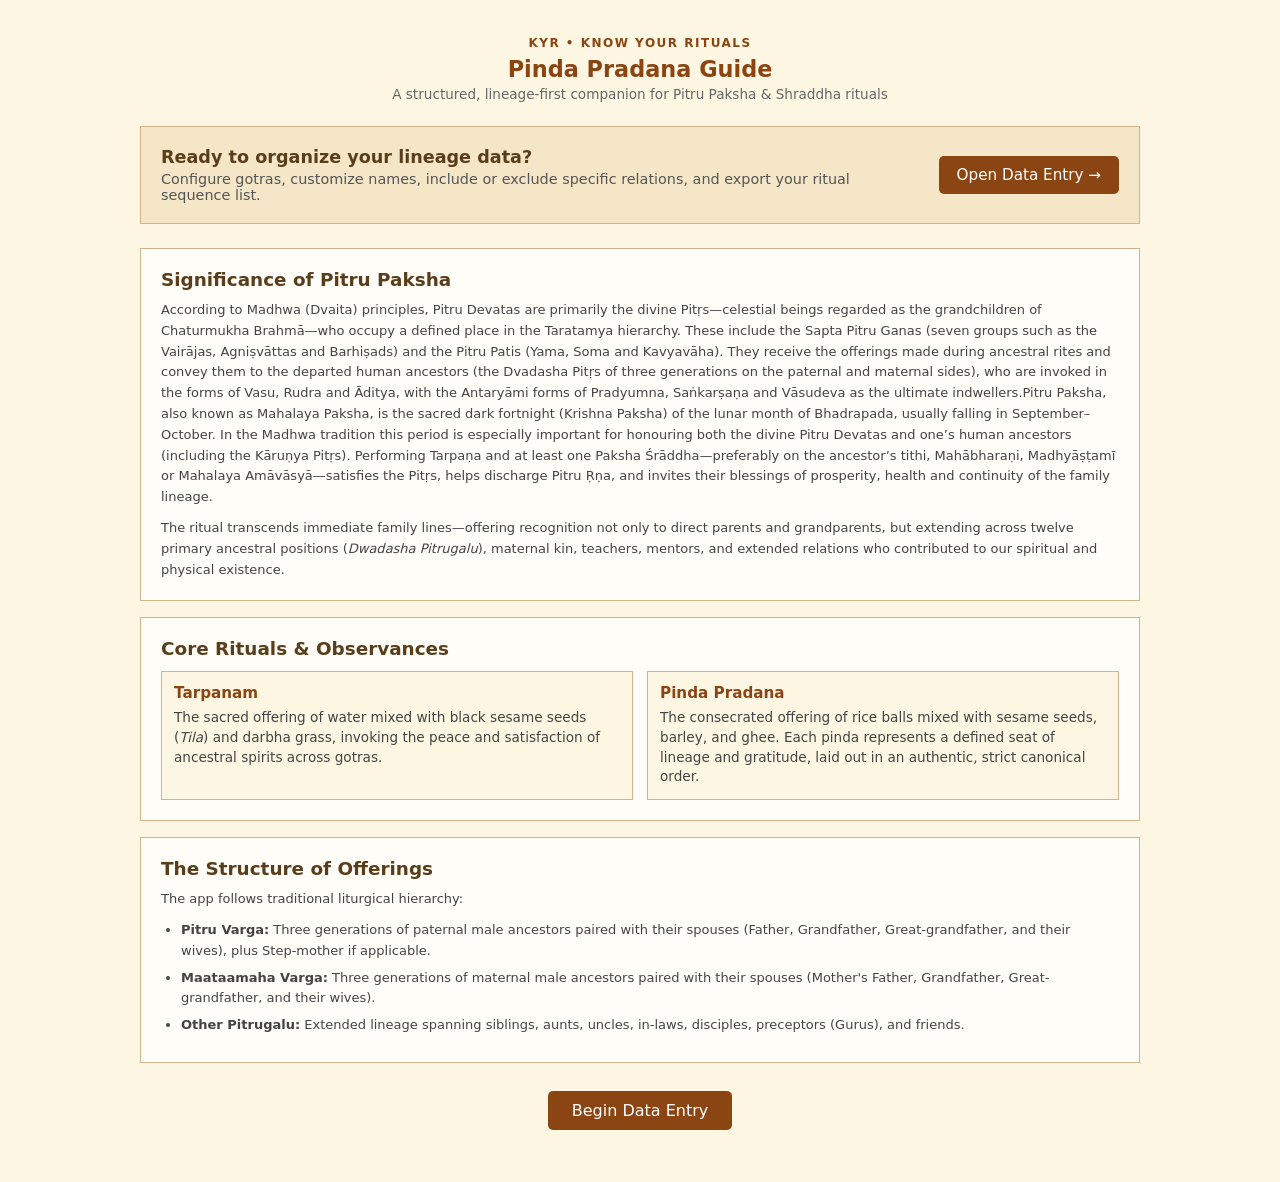
==== index.html @ b0b4f4f5 "Add project files." ====
﻿<!DOCTYPE html>
<html lang="en">
  <head>
    <meta charset="UTF-8">
      <meta name="viewport" content="width=device-width, initial-scale=1.0">
        <title>KYR - Know Your Rituals | Pinda Pradana</title>
        <link rel="stylesheet" href="styles.css">
</head>
  <body>
    <div class="container">
      <header class="home-header">
        <div class="brand-tag">KYR • KNOW YOUR RITUALS</div>
        <h1>Pinda Pradana Guide</h1>
        <p class="subtitle">A structured, lineage-first companion for Pitru Paksha & Shraddha rituals</p>
      </header>

      <div class="cta-banner">
        <div class="cta-text">
          <h3>Ready to organize your lineage data?</h3>
          <p>Configure gotras, customize names, include or exclude specific relations, and export your ritual sequence list.</p>
        </div>
        <button class="btn-primary cta-btn" onclick="window.location.href='data_entry.html'">
          Open Data Entry →
        </button>
      </div>

      <section class="info-card">
        <h2>Significance of Pitru Paksha</h2>
        <p>
          According to Madhwa (Dvaita) principles, Pitru Devatas are primarily the divine Pitṛs—celestial beings regarded as the grandchildren of Chaturmukha Brahmā—who occupy a defined place in the Taratamya hierarchy. These include the Sapta Pitru Ganas (seven groups such as the Vairājas, Agniṣvāttas and Barhiṣads) and the Pitru Patis (Yama, Soma and Kavyavāha). They receive the offerings made during ancestral rites and convey them to the departed human ancestors (the Dvadasha Pitṛs of three generations on the paternal and maternal sides), who are invoked in the forms of Vasu, Rudra and Āditya, with the Antaryāmi forms of Pradyumna, Saṅkarṣaṇa and Vāsudeva as the ultimate indwellers.Pitru Paksha, also known as Mahalaya Paksha, is the sacred dark fortnight (Krishna Paksha) of the lunar month of Bhadrapada, usually falling in September–October. In the Madhwa tradition this period is especially important for honouring both the divine Pitru Devatas and one’s human ancestors (including the Kāruṇya Pitṛs). Performing Tarpaṇa and at least one Paksha Śrāddha—preferably on the ancestor’s tithi, Mahābharaṇi, Madhyāṣṭamī or Mahalaya Amāvāsyā—satisfies the Pitṛs, helps discharge Pitru Ṛṇa, and invites their blessings of prosperity, health and continuity of the family lineage.
        </p>
        <p>
          The ritual transcends immediate family lines—offering recognition not only to direct parents and grandparents, but extending across twelve primary ancestral positions (<em>Dwadasha Pitrugalu</em>), maternal kin, teachers, mentors, and extended relations who contributed to our spiritual and physical existence.
        </p>
      </section>

      <section class="info-card">
        <h2>Core Rituals & Observances</h2>
        <div class="ritual-grid">
          <div class="ritual-item">
            <h4>Tarpanam</h4>
            <p>
              The sacred offering of water mixed with black sesame seeds (<em>Tila</em>) and darbha grass, invoking the peace and satisfaction of ancestral spirits across gotras.
            </p>
          </div>
          <div class="ritual-item">
            <h4>Pinda Pradana</h4>
            <p>The consecrated offering of rice balls mixed with sesame seeds, barley, and ghee. Each pinda represents a defined seat of lineage and gratitude, laid out in an authentic, strict canonical order.</p>
          </div>
        </div>
      </section>

      <section class="info-card">
        <h2>The Structure of Offerings</h2>
        <p>The app follows traditional liturgical hierarchy:</p>
        <ul class="lineage-list">
          <li>
            <strong>Pitru Varga:</strong> Three generations of paternal male ancestors paired with their spouses (Father, Grandfather, Great-grandfather, and their wives), plus Step-mother if applicable.
          </li>
          <li>
            <strong>Maataamaha Varga:</strong> Three generations of maternal male ancestors paired with their spouses (Mother's Father, Grandfather, Great-grandfather, and their wives).
          </li>
          <li>
            <strong>Other Pitrugalu:</strong> Extended lineage spanning siblings, aunts, uncles, in-laws, disciples, preceptors (Gurus), and friends.
          </li>
        </ul>
      </section>

      <div class="bottom-action">
        <button class="btn-primary" onclick="window.location.href='data_entry.html'">
          Begin Data Entry
        </button>
      </div>
    </div>
  </body>
</html>
---- styles.css ----
﻿:root {
  --primary: #8B4513;
  --bg: #fdf6e3;
  --card: #fffdf8;
  --border: #d2b48c;
  --group-bg: #f5e6c8;
  --subgroup-bg: #f9f1e0;
}

* {
  box-sizing: border-box;
  margin: 0;
  padding: 0;
  font-family: system-ui, -apple-system, sans-serif;
}

body {
  background: var(--bg);
  padding: 12px;
  font-size: 13px;
  color: #333;
}

.container {
  max-width: 1000px;
  margin: 0 auto;
}

header {
  text-align: center;
  margin-bottom: 16px;
}

h1 {
  color: var(--primary);
  font-size: 1.4rem;
  margin-bottom: 4px;
}

.subtitle {
  color: #666;
  font-size: 0.85rem;
}

.controls {
  display: flex;
  gap: 8px;
  justify-content: center;
  flex-wrap: wrap;
  margin-bottom: 18px;
}

button {
  padding: 7px 14px;
  border: none;
  border-radius: 5px;
  cursor: pointer;
  font-size: 0.85rem;
  font-weight: 500;
}

.btn-primary {
  background: var(--primary);
  color: white;
}
.btn-primary:hover { background: #6d3610; }

.btn-secondary {
  background: #e8d5b5;
  color: #333;
}
.btn-secondary:hover { background: #d4c09a; }

/* Group Header */
.group-header {
  background: var(--group-bg);
  border: 1px solid var(--border);
  border-radius: 6px;
  padding: 10px 14px;
  margin: 20px 0 8px 0;
  display: flex;
  justify-content: space-between;
  align-items: center;
  gap: 16px;
  flex-wrap: wrap;
}

.group-title {
  font-weight: 600;
  font-size: 0.95rem;
  color: #5a3e1b;
}

.group-gotra {
  display: flex;
  align-items: center;
  gap: 8px;
  flex-wrap: wrap;
}

.group-gotra label {
  font-size: 0.85rem;
  font-weight: 500;
  white-space: nowrap;
}

.group-gotra input {
  padding: 5px 10px;
  border: 1px solid #bbb;
  border-radius: 4px;
  width: 150px;
  font-size: 0.9rem;
}

/* Sub-group title */
.subgroup-title {
  background: var(--subgroup-bg);
  border: 1px solid var(--border);
  border-radius: 5px;
  padding: 6px 12px;
  margin: 12px 0 6px 0;
  font-size: 0.85rem;
  font-weight: 500;
  color: #5a3e1b;
}

/* ===== Pair / Row ===== */
.pair {
  display: grid;
  grid-template-columns: 1fr 1fr;
  gap: 8px;
  margin-bottom: 6px;
}

.pair.single {
  grid-template-columns: 1fr 1fr; /* still two columns so single stays on left */
}

.pair.full-width {
  grid-template-columns: 1fr; /* for 22+ */
}

/* Person card */
.person {
  background: var(--card);
  border: 1px solid var(--border);
  border-radius: 6px;
  padding: 8px 10px;
  display: grid;
  grid-template-columns: 32px 1fr minmax(110px, 1.1fr) auto;
  gap: 8px;
  align-items: center;
}

.person.has-gotra {
  grid-template-columns: 32px 1.2fr 1fr 1fr auto;
}

.order {
  background: var(--primary);
  color: white;
  width: 26px;
  height: 26px;
  border-radius: 50%;
  display: flex;
  align-items: center;
  justify-content: center;
  font-size: 0.75rem;
  font-weight: 600;
  flex-shrink: 0;
}

.names {
  line-height: 1.3;
  min-width: 0;
}

.names .k {
  font-weight: 600;
  font-size: 0.9rem;
}

.names .s {
  font-size: 0.75rem;
  color: #555;
}

input[type="text"] {
  width: 100%;
  padding: 5px 8px;
  border: 1px solid #ccc;
  border-radius: 4px;
  font-size: 0.85rem;
}

input[type="text"]:focus {
  outline: none;
  border-color: var(--primary);
  box-shadow: 0 0 0 2px rgba(139, 69, 19, 0.12);
}

.inc {
  width: 16px;
  height: 16px;
  accent-color: var(--primary);
  cursor: pointer;
  flex-shrink: 0;
}

.gotra-field {
  display: flex;
  flex-direction: column;
  gap: 2px;
}

.gotra-field label {
  font-size: 0.7rem;
  color: #666;
}

.status {
  text-align: center;
  margin-top: 16px;
  padding: 8px;
  border-radius: 5px;
  display: none;
  font-weight: 500;
}

.status.success {
  background: #d4edda;
  color: #155724;
  display: block;
}

.status.error {
  background: #f8d7da;
  color: #721c24;
  display: block;
}

/* ===== Mobile ===== */
@media (max-width: 720px) {
  .pair,
  .pair.single,
  .pair.full-width {
    grid-template-columns: 1fr;
  }

  .person,
  .person.has-gotra {
    grid-template-columns: 32px 1fr;
    gap: 6px 10px;
    position: relative;
    padding-right: 40px;
  }

  .person .name-input,
  .person .gotra-field {
    grid-column: 1 / -1;
  }

  .person .inc {
    position: absolute;
    right: 12px;
    top: 12px;
  }

  .group-header {
    flex-direction: column;
    align-items: flex-start;
  }

  .group-gotra input {
    width: 100%;
  }
}

/* ===== Table for Other Pitrugalu ===== */
.other-table {
  width: 100%;
  border-collapse: collapse;
  margin-top: 8px;
  background: var(--card);
  border: 1px solid var(--border);
  border-radius: 6px;
  overflow: hidden;
  font-size: 0.9rem;
}

.other-table th {
  background: var(--group-bg);
  color: #5a3e1b;
  font-weight: 600;
  padding: 10px 12px;
  text-align: left;
  border-bottom: 1px solid var(--border);
}

.other-table td {
  padding: 8px 12px;
  border-bottom: 1px solid #eee;
  vertical-align: middle;
}

.other-table tr:last-child td {
  border-bottom: none;
}

.other-table .order-badge {
  background: var(--primary);
  color: white;
  font-size: 0.75rem;
  font-weight: 600;
  padding: 2px 8px;
  border-radius: 12px;
  display: inline-block;
  min-width: 32px;
  text-align: center;
}

.other-table input[type="text"] {
  width: 100%;
  padding: 6px 8px;
  border: 1px solid #ccc;
  border-radius: 4px;
  font-size: 0.85rem;
}

.other-table .btn-add {
  background: #e8d5b5;
  border: none;
  padding: 5px 10px;
  border-radius: 4px;
  font-size: 0.8rem;
  cursor: pointer;
  white-space: nowrap;
}

.other-table .btn-add:hover {
  background: #d4c09a;
}

.other-table .inc {
  width: 16px;
  height: 16px;
  accent-color: var(--primary);
}

@media (max-width: 700px) {
  .other-table {
    display: block;
    overflow-x: auto;
  }
}
/* Table Layout Utility Classes */
.col-order {
  width: 80px;
}

.col-gotra {
  width: 150px;
}

.col-name {
  width: 180px;
}

.col-include {
  width: 70px;
}

.text-muted {
  color: #555;
}

.text-center {
  text-align: center;
}
.total-badge {
  background: #5a3e1b;
  color: white;
  padding: 7px 14px;
  border-radius: 5px;
  font-weight: 600;
  font-size: 0.9rem;
  display: flex;
  align-items: center;
  margin-left: auto; /* Pushes it to the right side if there's space */
}

@media (max-width: 720px) {
  .total-badge {
    margin-left: 0;
    width: 100%;
    justify-content: center;
  }
}
/* ===== Sequence Carousel ===== */
.nav-link {
  display: inline-block;
  margin-bottom: 20px;
  color: var(--primary);
  text-decoration: none;
  font-weight: 500;
}
.nav-link:hover {
  text-decoration: underline;
}

.carousel-progress {
  text-align: center;
  font-weight: 600;
  margin-bottom: 12px;
  color: #666;
}

.carousel-card {
  background: var(--card);
  border: 1px solid var(--border);
  padding: 24px 20px; /* Reduced padding for a tighter fit */
  text-align: center;
  margin: 0 auto 24px auto; /* Centers the box automatically */
  max-width: 420px; /* Restricts the box width to wrap tightly around the content */
}

.card-order {
  background: var(--primary);
  color: white;
  display: inline-block;
  padding: 4px 12px;
  font-weight: 600;
  font-size: 0.9rem;
  margin-bottom: 16px;
}

.card-relation h2 {
  font-size: 1.8rem;
  color: #5a3e1b;
  margin-bottom: 4px;
}

.card-english {
  font-size: 1rem;
  color: #555;
  margin-bottom: 24px;
}

.card-details {
  display: grid;
  gap: 12px;
  max-width: 340px;
  margin: 0 auto;
  text-align: left;
  background: var(--bg);
  padding: 16px;
  border: 1px solid var(--border);
}

.detail-row {
  display: flex;
  justify-content: space-between;
  align-items: center;
  border-bottom: 1px solid #e0d8c3;
  padding-bottom: 8px;
}
.detail-row:last-child {
  border-bottom: none;
  padding-bottom: 0;
}

.detail-label {
  font-size: 0.9rem;
  color: #666;
}

.detail-value {
  font-weight: 600;
  font-size: 1.15rem;
  color: #333;
}

/* ===== Carousel Navigation Buttons ===== */
.carousel-controls {
  display: flex;
  gap: 16px;
  justify-content: center;
}

.carousel-controls button {
  padding: 12px 32px;
  font-size: 1.05rem;
  display: flex;
  align-items: center;
  gap: 8px; /* Spacing between the arrow and the text */
  border-radius: 0; /* Strictly flat corners */
  box-shadow: none; /* No physical shadows */
}

.carousel-controls button:disabled {
  background: #d8cbb8;
  color: #8b8070;
  cursor: not-allowed;
}

/* ===== Landing Page (index.html) ===== */
.home-header {
  margin: 24px 0;
  text-align: center;
}

.brand-tag {
  font-size: 0.75rem;
  letter-spacing: 1.5px;
  color: var(--primary);
  font-weight: 700;
  margin-bottom: 6px;
}

.cta-banner {
  background: var(--group-bg);
  border: 1px solid var(--border);
  padding: 20px;
  display: flex;
  justify-content: space-between;
  align-items: center;
  gap: 16px;
  margin-bottom: 24px;
}

.cta-text h3 {
  color: #5a3e1b;
  margin-bottom: 4px;
  font-size: 1.1rem;
}

.cta-text p {
  color: #555;
  font-size: 0.9rem;
  margin: 0;
}

.cta-btn {
  white-space: nowrap;
  padding: 10px 18px;
  font-size: 0.95rem;
}

.info-card {
  background: var(--card);
  border: 1px solid var(--border);
  padding: 20px;
  margin-bottom: 16px;
}

.info-card h2 {
  font-size: 1.15rem;
  color: #5a3e1b;
  margin-bottom: 10px;
}

.info-card p {
  line-height: 1.6;
  color: #444;
  margin-bottom: 10px;
}

.info-card p:last-child {
  margin-bottom: 0;
}

.ritual-grid {
  display: grid;
  grid-template-columns: 1fr 1fr;
  gap: 14px;
  margin-top: 12px;
}

.ritual-item {
  background: var(--bg);
  border: 1px solid var(--border);
  padding: 12px;
}

.ritual-item h4 {
  color: var(--primary);
  margin-bottom: 6px;
  font-size: 0.95rem;
}

.ritual-item p {
  font-size: 0.85rem;
  line-height: 1.45;
  margin: 0;
}

.lineage-list {
  padding-left: 20px;
  line-height: 1.6;
  color: #444;
}

.lineage-list li {
  margin-bottom: 6px;
}

.bottom-action {
  text-align: center;
  margin: 28px 0 40px 0;
}

.bottom-action button {
  padding: 10px 24px;
  font-size: 1rem;
}

@media (max-width: 720px) {
  .cta-banner {
    flex-direction: column;
    align-items: flex-start;
  }
  
  .ritual-grid {
    grid-template-columns: 1fr;
  }
}
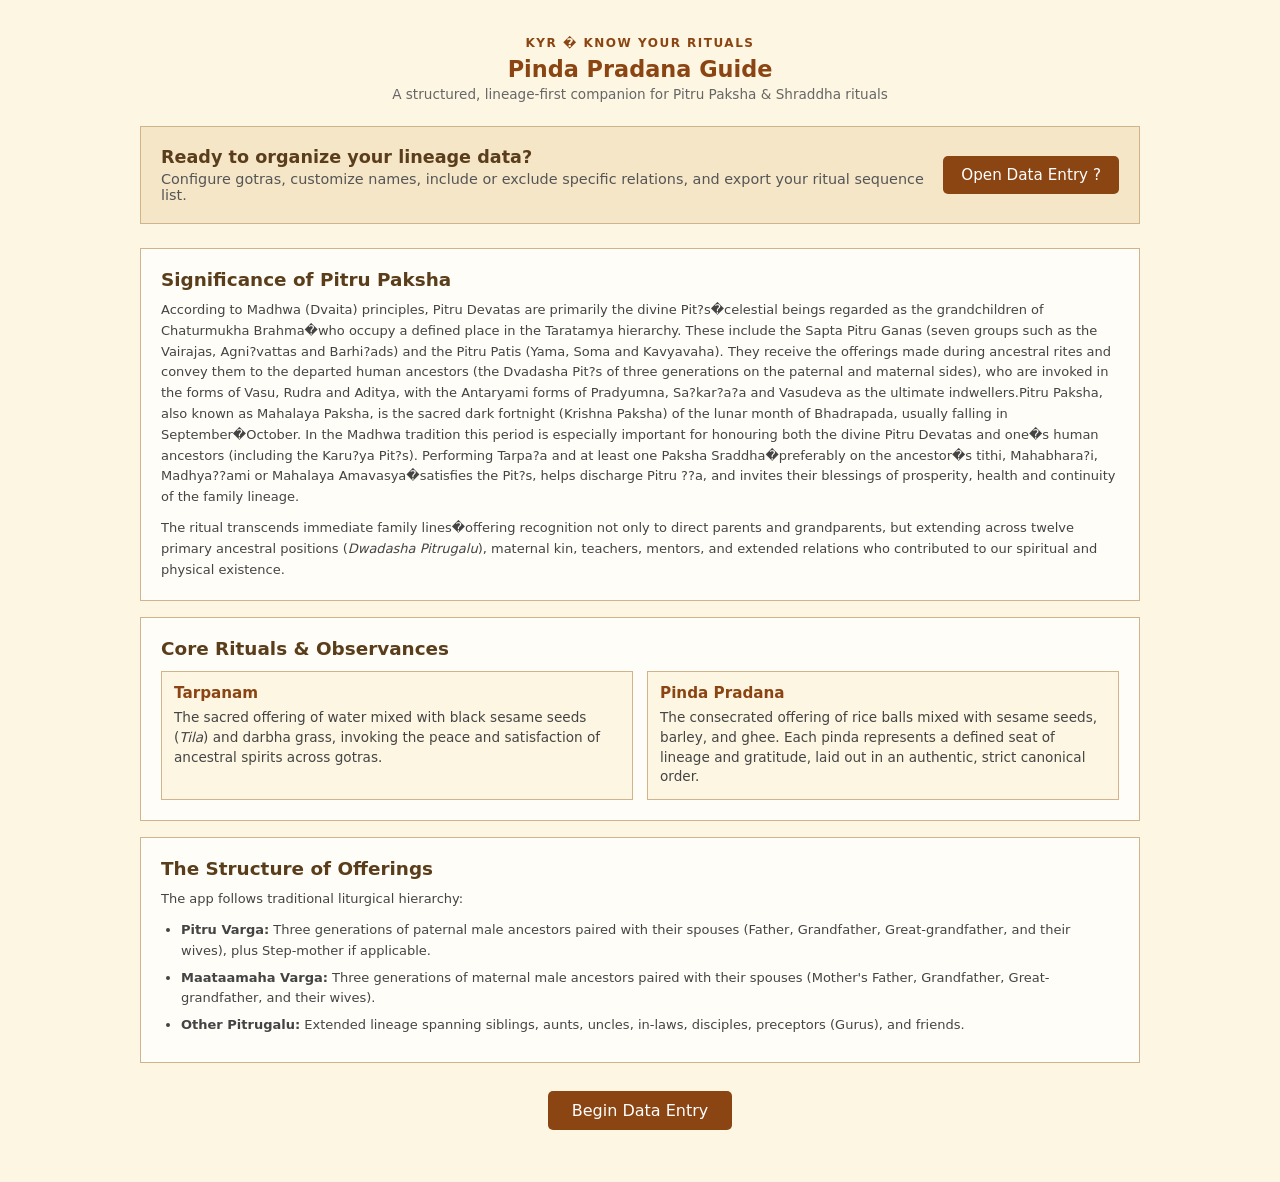
==== commit cdeb8906: "More UX imporvements, version added" ====
--- a/index.html
+++ b/index.html
@@ -1,15 +1,15 @@
-﻿<!DOCTYPE html>
+<!DOCTYPE html>
 <html lang="en">
   <head>
     <meta charset="UTF-8">
       <meta name="viewport" content="width=device-width, initial-scale=1.0">
         <title>KYR - Know Your Rituals | Pinda Pradana</title>
-        <link rel="stylesheet" href="styles.css">
+        <link rel="stylesheet" href="styles.css?v=1.1">
 </head>
   <body>
     <div class="container">
       <header class="home-header">
-        <div class="brand-tag">KYR • KNOW YOUR RITUALS</div>
+        <div class="brand-tag">KYR � KNOW YOUR RITUALS</div>
         <h1>Pinda Pradana Guide</h1>
         <p class="subtitle">A structured, lineage-first companion for Pitru Paksha & Shraddha rituals</p>
       </header>
@@ -20,17 +20,17 @@
           <p>Configure gotras, customize names, include or exclude specific relations, and export your ritual sequence list.</p>
         </div>
         <button class="btn-primary cta-btn" onclick="window.location.href='data_entry.html'">
-          Open Data Entry →
+          Open Data Entry ?
         </button>
       </div>
 
       <section class="info-card">
         <h2>Significance of Pitru Paksha</h2>
         <p>
-          According to Madhwa (Dvaita) principles, Pitru Devatas are primarily the divine Pitṛs—celestial beings regarded as the grandchildren of Chaturmukha Brahmā—who occupy a defined place in the Taratamya hierarchy. These include the Sapta Pitru Ganas (seven groups such as the Vairājas, Agniṣvāttas and Barhiṣads) and the Pitru Patis (Yama, Soma and Kavyavāha). They receive the offerings made during ancestral rites and convey them to the departed human ancestors (the Dvadasha Pitṛs of three generations on the paternal and maternal sides), who are invoked in the forms of Vasu, Rudra and Āditya, with the Antaryāmi forms of Pradyumna, Saṅkarṣaṇa and Vāsudeva as the ultimate indwellers.Pitru Paksha, also known as Mahalaya Paksha, is the sacred dark fortnight (Krishna Paksha) of the lunar month of Bhadrapada, usually falling in September–October. In the Madhwa tradition this period is especially important for honouring both the divine Pitru Devatas and one’s human ancestors (including the Kāruṇya Pitṛs). Performing Tarpaṇa and at least one Paksha Śrāddha—preferably on the ancestor’s tithi, Mahābharaṇi, Madhyāṣṭamī or Mahalaya Amāvāsyā—satisfies the Pitṛs, helps discharge Pitru Ṛṇa, and invites their blessings of prosperity, health and continuity of the family lineage.
+          According to Madhwa (Dvaita) principles, Pitru Devatas are primarily the divine Pit?s�celestial beings regarded as the grandchildren of Chaturmukha Brahma�who occupy a defined place in the Taratamya hierarchy. These include the Sapta Pitru Ganas (seven groups such as the Vairajas, Agni?vattas and Barhi?ads) and the Pitru Patis (Yama, Soma and Kavyavaha). They receive the offerings made during ancestral rites and convey them to the departed human ancestors (the Dvadasha Pit?s of three generations on the paternal and maternal sides), who are invoked in the forms of Vasu, Rudra and Aditya, with the Antaryami forms of Pradyumna, Sa?kar?a?a and Vasudeva as the ultimate indwellers.Pitru Paksha, also known as Mahalaya Paksha, is the sacred dark fortnight (Krishna Paksha) of the lunar month of Bhadrapada, usually falling in September�October. In the Madhwa tradition this period is especially important for honouring both the divine Pitru Devatas and one�s human ancestors (including the Karu?ya Pit?s). Performing Tarpa?a and at least one Paksha Sraddha�preferably on the ancestor�s tithi, Mahabhara?i, Madhya??ami or Mahalaya Amavasya�satisfies the Pit?s, helps discharge Pitru ??a, and invites their blessings of prosperity, health and continuity of the family lineage.
         </p>
         <p>
-          The ritual transcends immediate family lines—offering recognition not only to direct parents and grandparents, but extending across twelve primary ancestral positions (<em>Dwadasha Pitrugalu</em>), maternal kin, teachers, mentors, and extended relations who contributed to our spiritual and physical existence.
+          The ritual transcends immediate family lines�offering recognition not only to direct parents and grandparents, but extending across twelve primary ancestral positions (<em>Dwadasha Pitrugalu</em>), maternal kin, teachers, mentors, and extended relations who contributed to our spiritual and physical existence.
         </p>
       </section>
 
@@ -73,4 +73,4 @@
       </div>
     </div>
   </body>
-</html>+</html>
--- a/styles.css
+++ b/styles.css
@@ -1,4 +1,4 @@
-﻿:root {
+:root {
   --primary: #8B4513;
   --bg: #fdf6e3;
   --card: #fffdf8;
@@ -321,6 +321,7 @@
 
 .other-table input[type="text"] {
   width: 100%;
+  min-width: 90px;
   padding: 6px 8px;
   border: 1px solid #ccc;
   border-radius: 4px;
@@ -341,33 +342,144 @@
   background: #d4c09a;
 }
 
+.other-table .action-buttons {
+  display: flex;
+  gap: 8px;
+  flex-wrap: wrap;
+}
+
+.other-table .btn-remove {
+  background: #f8d7da;
+  color: #721c24;
+  border: none;
+  padding: 5px 10px;
+  border-radius: 4px;
+  font-size: 0.8rem;
+  cursor: pointer;
+  white-space: nowrap;
+}
+
+.other-table .btn-remove:hover {
+  background: #f1b0b7;
+}
+
 .other-table .inc {
   width: 16px;
   height: 16px;
   accent-color: var(--primary);
 }
 
+.table-responsive {
+  width: 100%;
+  overflow-x: auto;
+  -webkit-overflow-scrolling: touch;
+}
+
 @media (max-width: 700px) {
+  .table-responsive {
+    overflow-x: visible; /* Disable horizontal scroll wrapper on mobile */
+  }
+  
   .other-table {
+    min-width: 100%;
+    border: none;
+    background: transparent;
+  }
+  
+  .other-table thead {
+    display: none; /* Hide headers */
+  }
+  
+  .other-table, .other-table tbody, .other-table tr, .other-table td {
     display: block;
-    overflow-x: auto;
+    width: 100%;
+  }
+  
+  .other-table tr {
+    background: var(--card);
+    border: 1px solid var(--border);
+    border-radius: 8px;
+    margin-bottom: 16px;
+    padding: 12px;
+    position: relative;
+    box-shadow: 0 2px 4px rgba(0,0,0,0.02);
+  }
+  
+  .other-table td {
+    border-bottom: none;
+    padding: 6px 0;
+    display: flex;
+    align-items: center;
+  }
+  
+  /* Order Badge (Absolute Positioned) */
+  .other-table td:nth-child(1) {
+    position: absolute;
+    top: 16px;
+    left: 12px;
+    padding: 0;
+    width: auto;
+  }
+  
+  /* Relation Name (Indented next to Order Badge) */
+  .other-table td:nth-child(2) {
+    display: block;
+    padding-left: 45px;
+    min-height: 40px;
+    margin-bottom: 8px;
+  }
+  
+  /* Inline Labels for Inputs */
+  .other-table td:nth-child(3)::before {
+    content: "Gotra:";
+    font-weight: 600;
+    width: 80px;
+    flex-shrink: 0;
+    color: #555;
+    font-size: 0.85rem;
+  }
+  
+  .other-table td:nth-child(4)::before {
+    content: "Name:";
+    font-weight: 600;
+    width: 80px;
+    flex-shrink: 0;
+    color: #555;
+    font-size: 0.85rem;
+  }
+  
+  .other-table td:nth-child(5)::before {
+    content: "Include:";
+    font-weight: 600;
+    width: 80px;
+    flex-shrink: 0;
+    color: #555;
+    font-size: 0.85rem;
+  }
+  
+  /* Action Button Row */
+  .other-table td:nth-child(6) {
+    justify-content: flex-end;
+    margin-top: 10px;
+    padding-top: 12px;
+    border-top: 1px solid #eee;
   }
 }
 /* Table Layout Utility Classes */
 .col-order {
-  width: 80px;
+  min-width: 60px;
 }
 
 .col-gotra {
-  width: 150px;
+  min-width: 100px;
 }
 
 .col-name {
-  width: 180px;
+  min-width: 120px;
 }
 
 .col-include {
-  width: 70px;
+  min-width: 60px;
 }
 
 .text-muted {
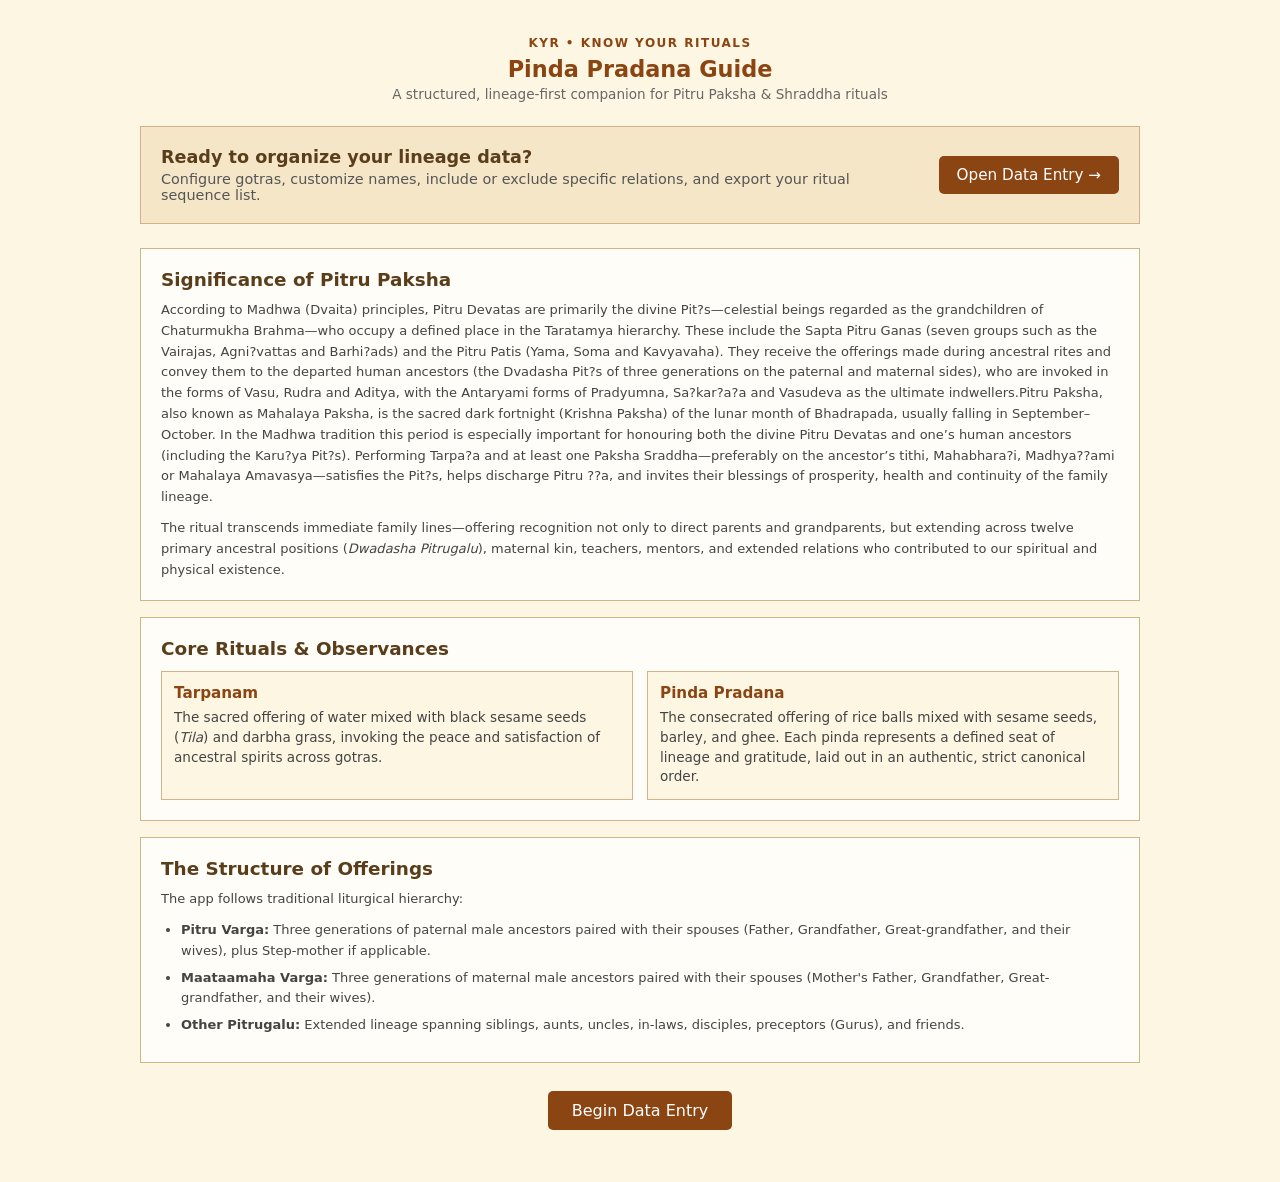
==== commit f2275a93: "Fixed encoding errors" ====
--- a/index.html
+++ b/index.html
@@ -1,4 +1,4 @@
-<!DOCTYPE html>
+﻿<!DOCTYPE html>
 <html lang="en">
   <head>
     <meta charset="UTF-8">
@@ -9,7 +9,7 @@
   <body>
     <div class="container">
       <header class="home-header">
-        <div class="brand-tag">KYR � KNOW YOUR RITUALS</div>
+        <div class="brand-tag">KYR • KNOW YOUR RITUALS</div>
         <h1>Pinda Pradana Guide</h1>
         <p class="subtitle">A structured, lineage-first companion for Pitru Paksha & Shraddha rituals</p>
       </header>
@@ -20,17 +20,17 @@
           <p>Configure gotras, customize names, include or exclude specific relations, and export your ritual sequence list.</p>
         </div>
         <button class="btn-primary cta-btn" onclick="window.location.href='data_entry.html'">
-          Open Data Entry ?
+          Open Data Entry &rarr;
         </button>
       </div>
 
       <section class="info-card">
         <h2>Significance of Pitru Paksha</h2>
         <p>
-          According to Madhwa (Dvaita) principles, Pitru Devatas are primarily the divine Pit?s�celestial beings regarded as the grandchildren of Chaturmukha Brahma�who occupy a defined place in the Taratamya hierarchy. These include the Sapta Pitru Ganas (seven groups such as the Vairajas, Agni?vattas and Barhi?ads) and the Pitru Patis (Yama, Soma and Kavyavaha). They receive the offerings made during ancestral rites and convey them to the departed human ancestors (the Dvadasha Pit?s of three generations on the paternal and maternal sides), who are invoked in the forms of Vasu, Rudra and Aditya, with the Antaryami forms of Pradyumna, Sa?kar?a?a and Vasudeva as the ultimate indwellers.Pitru Paksha, also known as Mahalaya Paksha, is the sacred dark fortnight (Krishna Paksha) of the lunar month of Bhadrapada, usually falling in September�October. In the Madhwa tradition this period is especially important for honouring both the divine Pitru Devatas and one�s human ancestors (including the Karu?ya Pit?s). Performing Tarpa?a and at least one Paksha Sraddha�preferably on the ancestor�s tithi, Mahabhara?i, Madhya??ami or Mahalaya Amavasya�satisfies the Pit?s, helps discharge Pitru ??a, and invites their blessings of prosperity, health and continuity of the family lineage.
+          According to Madhwa (Dvaita) principles, Pitru Devatas are primarily the divine Pit?s—celestial beings regarded as the grandchildren of Chaturmukha Brahma—who occupy a defined place in the Taratamya hierarchy. These include the Sapta Pitru Ganas (seven groups such as the Vairajas, Agni?vattas and Barhi?ads) and the Pitru Patis (Yama, Soma and Kavyavaha). They receive the offerings made during ancestral rites and convey them to the departed human ancestors (the Dvadasha Pit?s of three generations on the paternal and maternal sides), who are invoked in the forms of Vasu, Rudra and Aditya, with the Antaryami forms of Pradyumna, Sa?kar?a?a and Vasudeva as the ultimate indwellers.Pitru Paksha, also known as Mahalaya Paksha, is the sacred dark fortnight (Krishna Paksha) of the lunar month of Bhadrapada, usually falling in September–October. In the Madhwa tradition this period is especially important for honouring both the divine Pitru Devatas and one’s human ancestors (including the Karu?ya Pit?s). Performing Tarpa?a and at least one Paksha Sraddha—preferably on the ancestor’s tithi, Mahabhara?i, Madhya??ami or Mahalaya Amavasya—satisfies the Pit?s, helps discharge Pitru ??a, and invites their blessings of prosperity, health and continuity of the family lineage.
         </p>
         <p>
-          The ritual transcends immediate family lines�offering recognition not only to direct parents and grandparents, but extending across twelve primary ancestral positions (<em>Dwadasha Pitrugalu</em>), maternal kin, teachers, mentors, and extended relations who contributed to our spiritual and physical existence.
+          The ritual transcends immediate family lines—offering recognition not only to direct parents and grandparents, but extending across twelve primary ancestral positions (<em>Dwadasha Pitrugalu</em>), maternal kin, teachers, mentors, and extended relations who contributed to our spiritual and physical existence.
         </p>
       </section>
 
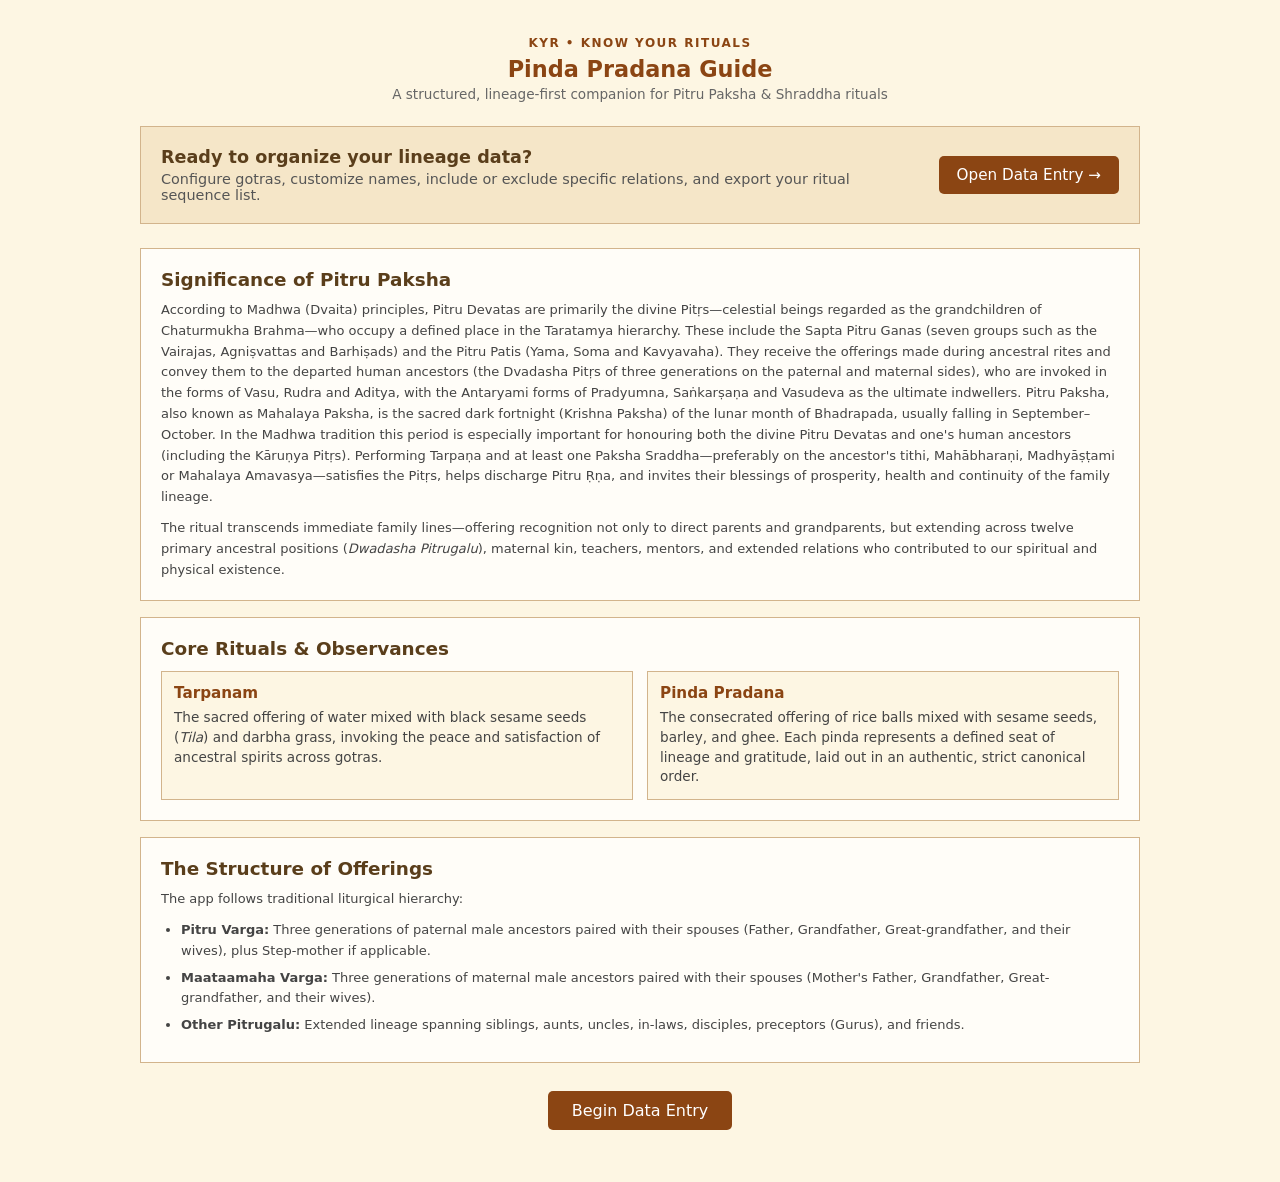
==== commit d49ef998: "fixing encoding errors" ====
--- a/index.html
+++ b/index.html
@@ -1,4 +1,4 @@
-﻿<!DOCTYPE html>
+<!DOCTYPE html>
 <html lang="en">
   <head>
     <meta charset="UTF-8">
@@ -27,7 +27,7 @@
       <section class="info-card">
         <h2>Significance of Pitru Paksha</h2>
         <p>
-          According to Madhwa (Dvaita) principles, Pitru Devatas are primarily the divine Pit?s—celestial beings regarded as the grandchildren of Chaturmukha Brahma—who occupy a defined place in the Taratamya hierarchy. These include the Sapta Pitru Ganas (seven groups such as the Vairajas, Agni?vattas and Barhi?ads) and the Pitru Patis (Yama, Soma and Kavyavaha). They receive the offerings made during ancestral rites and convey them to the departed human ancestors (the Dvadasha Pit?s of three generations on the paternal and maternal sides), who are invoked in the forms of Vasu, Rudra and Aditya, with the Antaryami forms of Pradyumna, Sa?kar?a?a and Vasudeva as the ultimate indwellers.Pitru Paksha, also known as Mahalaya Paksha, is the sacred dark fortnight (Krishna Paksha) of the lunar month of Bhadrapada, usually falling in September–October. In the Madhwa tradition this period is especially important for honouring both the divine Pitru Devatas and one’s human ancestors (including the Karu?ya Pit?s). Performing Tarpa?a and at least one Paksha Sraddha—preferably on the ancestor’s tithi, Mahabhara?i, Madhya??ami or Mahalaya Amavasya—satisfies the Pit?s, helps discharge Pitru ??a, and invites their blessings of prosperity, health and continuity of the family lineage.
+          According to Madhwa (Dvaita) principles, Pitru Devatas are primarily the divine Pitṛs—celestial beings regarded as the grandchildren of Chaturmukha Brahma—who occupy a defined place in the Taratamya hierarchy. These include the Sapta Pitru Ganas (seven groups such as the Vairajas, Agniṣvattas and Barhiṣads) and the Pitru Patis (Yama, Soma and Kavyavaha). They receive the offerings made during ancestral rites and convey them to the departed human ancestors (the Dvadasha Pitṛs of three generations on the paternal and maternal sides), who are invoked in the forms of Vasu, Rudra and Aditya, with the Antaryami forms of Pradyumna, Saṅkarṣaṇa and Vasudeva as the ultimate indwellers. Pitru Paksha, also known as Mahalaya Paksha, is the sacred dark fortnight (Krishna Paksha) of the lunar month of Bhadrapada, usually falling in September–October. In the Madhwa tradition this period is especially important for honouring both the divine Pitru Devatas and one's human ancestors (including the Kāruṇya Pitṛs). Performing Tarpaṇa and at least one Paksha Sraddha—preferably on the ancestor's tithi, Mahābharaṇi, Madhyāṣṭami or Mahalaya Amavasya—satisfies the Pitṛs, helps discharge Pitru Ṛṇa, and invites their blessings of prosperity, health and continuity of the family lineage.
         </p>
         <p>
           The ritual transcends immediate family lines—offering recognition not only to direct parents and grandparents, but extending across twelve primary ancestral positions (<em>Dwadasha Pitrugalu</em>), maternal kin, teachers, mentors, and extended relations who contributed to our spiritual and physical existence.
